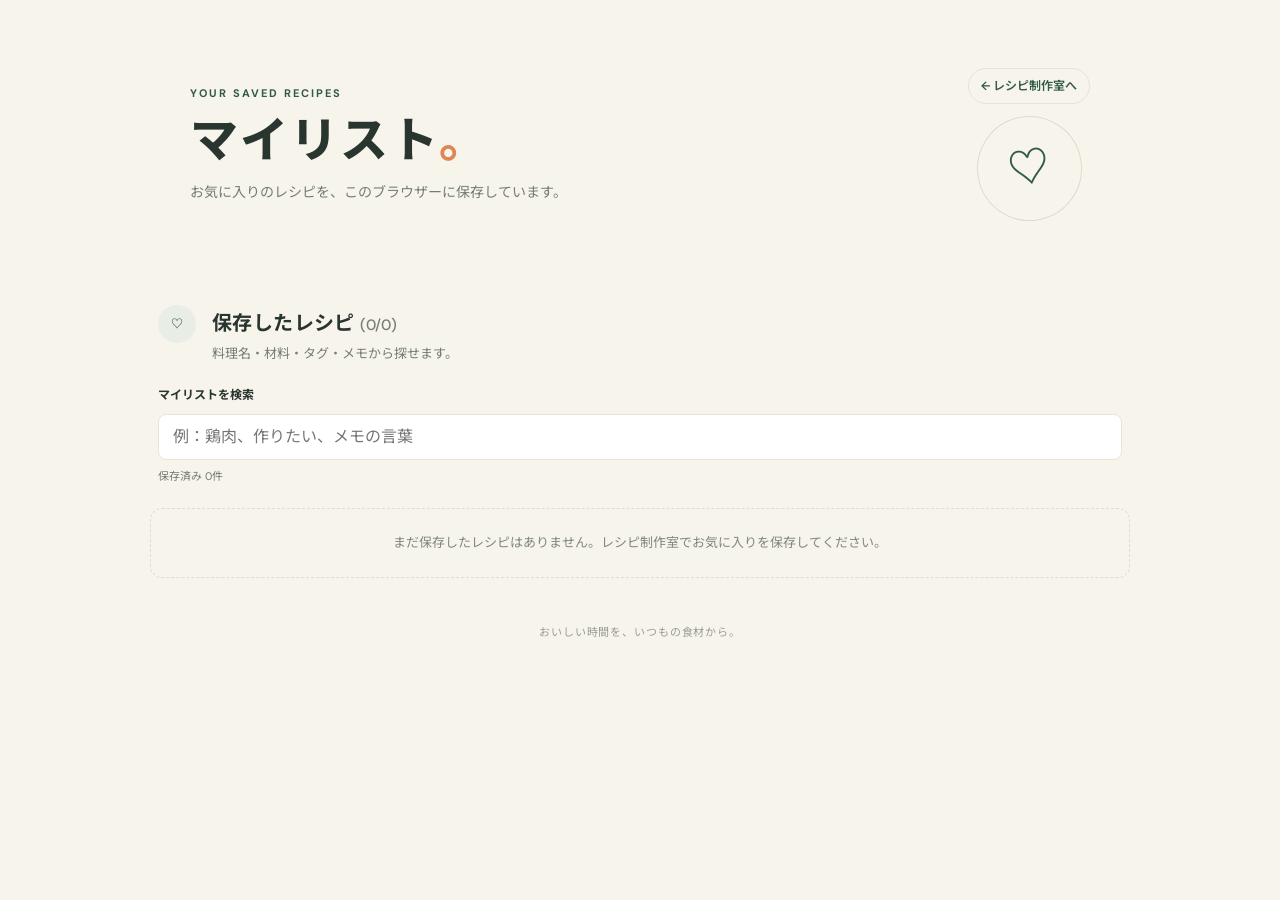
==== public/my-list.html @ a636835a "feat: build recipe generator with saved recipe tools" ====
<!DOCTYPE html>
<html lang="ja">
<head>
    <meta charset="UTF-8">
    <meta name="viewport" content="width=device-width, initial-scale=1.0">
    <meta name="theme-color" content="#f7f4ec">
    <title>マイリスト | レシピ制作室</title>
    <link rel="stylesheet" href="recipe.css">
</head>
<body>
    <main class="app-shell">
        <header class="hero">
            <div class="hero-copy">
                <p class="eyebrow">YOUR SAVED RECIPES</p>
                <h1>マイリスト<span>。</span></h1>
                <p class="hero-description">お気に入りのレシピを、このブラウザーに保存しています。</p>
            </div>
            <div class="hero-actions">
                <a class="bookmark-nav back-nav" href="recipe.html">← レシピ制作室へ</a>
                <div class="hero-mark" aria-hidden="true">♡</div>
            </div>
        </header>

        <section class="saved-section">
            <div class="results-heading">
                <div class="section-heading">
                    <span class="step-number">♡</span>
                    <div>
                        <h2>保存したレシピ <span id="savedCount" class="saved-count"></span></h2>
                        <p>料理名・材料・タグ・メモから探せます。</p>
                    </div>
                </div>
            </div>
            <div class="my-list-tools">
                <label for="searchInput">マイリストを検索</label>
                <input id="searchInput" type="search" placeholder="例：鶏肉、作りたい、メモの言葉">
                <p id="searchSummary" class="search-summary" aria-live="polite"></p>
            </div>
            <div id="savedRecipeList" class="recipe-list"></div>
            <p id="savedEmpty" class="empty-state" hidden>まだ保存したレシピはありません。レシピ制作室でお気に入りを保存してください。</p>
            <p id="noResults" class="empty-state" hidden>検索に一致するレシピがありません。別の言葉で検索してください。</p>
        </section>

        <datalist id="tagSuggestions">
            <option value="作りたい"></option>
            <option value="作った"></option>
            <option value="また作りたい"></option>
            <option value="時短"></option>
        </datalist>

        <p id="status" class="status" role="status" hidden></p>
        <footer class="page-footer">おいしい時間を、いつもの食材から。</footer>
    </main>

    <script>
        const bookmarksKey = 'recipe-bookmarks-v1';
        const savedRecipeList = document.getElementById('savedRecipeList');
        const savedEmpty = document.getElementById('savedEmpty');
        const noResults = document.getElementById('noResults');
        const savedCount = document.getElementById('savedCount');
        const searchInput = document.getElementById('searchInput');
        const searchSummary = document.getElementById('searchSummary');
        const statusEl = document.getElementById('status');
        let bookmarks = loadBookmarks();

        renderBookmarks();
        searchInput.addEventListener('input', renderBookmarks);

        window.addEventListener('storage', (event) => {
            if (event.key === bookmarksKey) {
                bookmarks = loadBookmarks();
                renderBookmarks();
            }
        });

        function renderBookmarks() {
            savedRecipeList.replaceChildren();
            const query = searchInput.value.trim().toLocaleLowerCase('ja');
            const filteredBookmarks = bookmarks.filter((bookmark) => matchesSearch(bookmark, query));
            savedCount.textContent = `(${filteredBookmarks.length}/${bookmarks.length})`;
            searchSummary.textContent = query ? `${filteredBookmarks.length}件が見つかりました` : `保存済み ${bookmarks.length}件`;
            savedEmpty.hidden = bookmarks.length > 0;
            noResults.hidden = bookmarks.length === 0 || filteredBookmarks.length > 0;
            filteredBookmarks.forEach((bookmark) => savedRecipeList.appendChild(createRecipeCard(bookmark)));
        }

        function matchesSearch(bookmark, query) {
            if (!query) return true;
            const recipe = bookmark.recipe;
            const searchableText = [
                recipe.name,
                recipe.description,
                bookmark.genre,
                bookmark.note,
                ...(Array.isArray(bookmark.tags) ? bookmark.tags : []),
                ...(Array.isArray(recipe.ingredients) ? recipe.ingredients : []),
                ...(Array.isArray(recipe.steps) ? recipe.steps : [])
            ].join(' ').toLocaleLowerCase('ja');
            return searchableText.includes(query);
        }

        function createRecipeCard(bookmark) {
            const recipe = bookmark.recipe;
            const card = document.createElement('article');
            card.className = 'recipe-card';

            const header = document.createElement('div');
            header.className = 'recipe-card-header';
            const label = document.createElement('span');
            label.className = 'recipe-number';
            label.textContent = 'MY LIST';
            const time = document.createElement('span');
            time.className = 'time-badge';
            time.textContent = `◷ ${Number(recipe.cookingTimeMinutes) || '—'}分`;
            header.append(label, time);

            const title = document.createElement('h3');
            title.textContent = recipe.name || 'おすすめレシピ';
            const description = document.createElement('p');
            description.className = 'recipe-description';
            description.textContent = recipe.description || '';
            const meta = document.createElement('p');
            meta.className = 'servings-note';
            meta.textContent = `${bookmark.genre || 'ジャンル未設定'}・${bookmark.servings || 2}人分`;

            const ingredientsHeading = document.createElement('h4');
            ingredientsHeading.textContent = '材料';
            const ingredientsList = document.createElement('ul');
            ingredientsList.className = 'ingredients-list';
            appendItems(ingredientsList, recipe.ingredients);

            const stepsHeading = document.createElement('h4');
            stepsHeading.textContent = '作り方';
            const stepsList = document.createElement('ol');
            stepsList.className = 'steps-list';
            appendItems(stepsList, recipe.steps);

            const organizer = document.createElement('div');
            organizer.className = 'recipe-organizer';

            const tagsHeading = document.createElement('h4');
            tagsHeading.textContent = 'タグ';
            const tagList = document.createElement('div');
            tagList.className = 'tag-list';
            appendTags(tagList, bookmark);

            const tagControls = document.createElement('div');
            tagControls.className = 'tag-controls';
            const tagInput = document.createElement('input');
            tagInput.type = 'text';
            tagInput.className = 'tag-input';
            tagInput.placeholder = 'タグを追加';
            tagInput.maxLength = 30;
            tagInput.setAttribute('list', 'tagSuggestions');
            tagInput.setAttribute('aria-label', `${recipe.name || 'レシピ'}に付けるタグ`);
            const addTagButton = document.createElement('button');
            addTagButton.type = 'button';
            addTagButton.className = 'tag-add-button';
            addTagButton.textContent = '追加';
            addTagButton.addEventListener('click', () => addTag(bookmark.key, tagInput.value));
            tagInput.addEventListener('keydown', (event) => {
                if (event.key === 'Enter') {
                    event.preventDefault();
                    addTag(bookmark.key, tagInput.value);
                }
            });
            tagControls.append(tagInput, addTagButton);

            const noteLabel = document.createElement('label');
            noteLabel.className = 'organizer-label note-label';
            noteLabel.textContent = 'メモ';
            const noteInput = document.createElement('textarea');
            noteInput.className = 'recipe-note';
            noteInput.rows = 3;
            noteInput.maxLength = 1000;
            noteInput.placeholder = '作った日やアレンジなどをメモ';
            noteInput.value = String(bookmark.note || '');
            noteInput.setAttribute('aria-label', `${recipe.name || 'レシピ'}のメモ`);
            noteLabel.appendChild(noteInput);

            const saveNoteButton = document.createElement('button');
            saveNoteButton.type = 'button';
            saveNoteButton.className = 'note-save-button';
            saveNoteButton.textContent = 'メモを保存';
            saveNoteButton.addEventListener('click', () => saveNote(bookmark.key, noteInput.value));
            noteInput.addEventListener('input', () => {
                saveNoteButton.textContent = 'メモを保存';
                saveNoteButton.disabled = false;
            });

            organizer.append(tagsHeading, tagList, tagControls, noteLabel, saveNoteButton);

            const removeButton = document.createElement('button');
            removeButton.type = 'button';
            removeButton.className = 'bookmark-button is-remove';
            removeButton.textContent = 'マイリストから削除';
            removeButton.addEventListener('click', () => removeBookmark(bookmark.key));

            const actions = document.createElement('div');
            actions.className = 'recipe-actions';
            actions.appendChild(removeButton);
            card.dataset.bookmarkKey = bookmark.key;
            card.append(header, title, description, meta, ingredientsHeading, ingredientsList, stepsHeading, stepsList, organizer, actions);
            return card;
        }

        function appendTags(list, bookmark) {
            const tags = Array.isArray(bookmark.tags) ? bookmark.tags : [];
            if (tags.length === 0) {
                const empty = document.createElement('span');
                empty.className = 'tag-empty';
                empty.textContent = 'タグなし';
                list.appendChild(empty);
                return;
            }

            tags.forEach((tag) => {
                const chip = document.createElement('span');
                chip.className = 'tag-chip';
                const text = document.createElement('span');
                text.textContent = tag;
                const remove = document.createElement('button');
                remove.type = 'button';
                remove.textContent = '×';
                remove.setAttribute('aria-label', `タグ「${tag}」を削除`);
                remove.addEventListener('click', () => removeTag(bookmark.key, tag));
                chip.append(text, remove);
                list.appendChild(chip);
            });
        }

        function addTag(key, rawTag) {
            const tag = rawTag.trim();
            if (!tag) return;
            const bookmark = bookmarks.find((item) => item.key === key);
            if (!bookmark) return;
            const tags = Array.isArray(bookmark.tags) ? bookmark.tags : [];
            if (tags.some((savedTag) => savedTag.toLocaleLowerCase('ja') === tag.toLocaleLowerCase('ja'))) return;
            if (updateBookmark(key, { tags: [...tags, tag] })) focusCardControl(key, '.tag-input');
        }

        function removeTag(key, tag) {
            const bookmark = bookmarks.find((item) => item.key === key);
            if (!bookmark) return;
            const tags = (Array.isArray(bookmark.tags) ? bookmark.tags : []).filter((savedTag) => savedTag !== tag);
            if (updateBookmark(key, { tags })) focusCardControl(key, '.tag-input');
        }

        function saveNote(key, note) {
            if (!updateBookmark(key, { note })) return;
            const card = Array.from(savedRecipeList.children).find((item) => item.dataset.bookmarkKey === key);
            const saveButton = card?.querySelector('.note-save-button');
            if (saveButton) {
                saveButton.textContent = '保存しました';
                saveButton.disabled = true;
            }
            card?.querySelector('.recipe-note')?.focus();
        }

        function updateBookmark(key, changes) {
            const previousBookmarks = bookmarks;
            bookmarks = bookmarks.map((bookmark) => bookmark.key === key ? { ...bookmark, ...changes } : bookmark);
            try {
                localStorage.setItem(bookmarksKey, JSON.stringify(bookmarks));
                renderBookmarks();
                return true;
            } catch {
                bookmarks = previousBookmarks;
                showStatus('変更を保存できませんでした。ブラウザーの保存設定をご確認ください。');
                return false;
            }
        }

        function focusCardControl(key, selector) {
            const card = Array.from(savedRecipeList.children).find((item) => item.dataset.bookmarkKey === key);
            card?.querySelector(selector)?.focus();
        }

        function appendItems(list, items) {
            (Array.isArray(items) ? items : []).forEach((text) => {
                const item = document.createElement('li');
                item.textContent = String(text);
                list.appendChild(item);
            });
        }

        function removeBookmark(key) {
            const previousBookmarks = bookmarks;
            bookmarks = bookmarks.filter((bookmark) => bookmark.key !== key);
            try {
                localStorage.setItem(bookmarksKey, JSON.stringify(bookmarks));
                renderBookmarks();
            } catch {
                bookmarks = previousBookmarks;
                statusEl.textContent = 'マイリストを更新できませんでした。ブラウザーの保存設定をご確認ください。';
                statusEl.hidden = false;
                statusEl.scrollIntoView({ behavior: 'smooth', block: 'center' });
            }
        }

        function loadBookmarks() {
            try {
                const saved = JSON.parse(localStorage.getItem(bookmarksKey) || '[]');
                return Array.isArray(saved)
                    ? saved.filter((item) => item && item.recipe && item.key).map((item) => ({
                        ...item,
                        tags: Array.isArray(item.tags) ? item.tags.filter((tag) => typeof tag === 'string') : [],
                        note: typeof item.note === 'string' ? item.note : ''
                    }))
                    : [];
            } catch {
                return [];
            }
        }
    </script>
</body>
</html>
---- public/recipe.css ----
@import url('https://fonts.googleapis.com/css2?family=DM+Sans:wght@400;500;600;700&family=Noto+Sans+JP:wght@400;500;600;700;800&display=swap');

:root {
    color-scheme: light;
    --ink: #29352f;
    --muted: #737d75;
    --green: #315b43;
    --green-dark: #234632;
    --green-pale: #e8eee5;
    --orange: #df8655;
    --paper: #f7f4ec;
    --line: #e8e4d9;
    --white: #fffefa;
}

* { box-sizing: border-box; }

body {
    margin: 0;
    min-height: 100vh;
    background: var(--paper);
    color: var(--ink);
    font-family: 'DM Sans', 'Noto Sans JP', sans-serif;
    line-height: 1.7;
}

button, input, select, textarea { font: inherit; }

.app-shell {
    width: min(100% - 40px, 980px);
    margin: 0 auto;
    padding: 56px 0 28px;
}

.hero {
    display: flex;
    align-items: center;
    justify-content: space-between;
    min-height: 190px;
    padding: 12px 40px 34px;
}

.eyebrow {
    margin: 0 0 8px;
    color: var(--green);
    font-size: 11px;
    font-weight: 700;
    letter-spacing: .18em;
}

h1, h2, h3, h4, p { margin-top: 0; }

h1 {
    margin-bottom: 10px;
    font-size: clamp(32px, 5vw, 48px);
    font-weight: 800;
    letter-spacing: .04em;
    line-height: 1.25;
}

h1 span { color: var(--orange); }

.hero-description { margin: 0; color: var(--muted); font-size: 14px; }

.hero-actions { display: flex; flex-direction: column; align-items: center; gap: 12px; }

.bookmark-nav {
    display: inline-flex;
    align-items: center;
    gap: 7px;
    padding: 7px 12px;
    border: 1px solid #dfe5dc;
    border-radius: 20px;
    color: var(--green);
    font-size: 12px;
    font-weight: 600;
    text-decoration: none;
    transition: background .2s;
}

.bookmark-nav:hover { background: var(--green-pale); }
.bookmark-nav span { display: grid; min-width: 20px; height: 20px; place-items: center; border-radius: 50%; background: var(--green); color: white; font-size: 10px; }

.hero-mark {
    display: grid;
    width: 105px;
    height: 105px;
    place-items: center;
    border: 1px solid #d7ddcf;
    border-radius: 50%;
    color: var(--green);
    font-size: 42px;
    font-weight: 700;
    transform: rotate(-10deg);
}

.workspace, .recipe-card {
    border: 1px solid rgba(67, 79, 63, .08);
    border-radius: 18px;
    background: var(--white);
    box-shadow: 0 12px 35px rgba(52, 63, 50, .06);
}

.recipe-form { padding: 36px 42px 32px; }

.section-heading { display: flex; align-items: flex-start; gap: 16px; }

.step-number {
    display: grid;
    width: 38px;
    height: 38px;
    flex: 0 0 38px;
    place-items: center;
    border-radius: 50%;
    background: var(--green-pale);
    color: var(--green);
    font-size: 12px;
    font-weight: 700;
}

.section-heading h2 { margin: 1px 0 3px; font-size: 20px; letter-spacing: .02em; }
.section-heading p { margin: 0; color: var(--muted); font-size: 13px; }

.form-group { min-width: 0; margin-top: 26px; }
.form-group label { display: block; margin-bottom: 9px; font-size: 14px; font-weight: 700; }
.required { margin-left: 5px; color: var(--orange); font-size: 10px; }

.form-group textarea, .form-group select, .form-group input {
    width: 100%;
    border: 1px solid var(--line);
    border-radius: 9px;
    outline: none;
    background: #fff;
    color: var(--ink);
    transition: border-color .2s, box-shadow .2s;
}

.form-group textarea { min-height: 92px; padding: 13px 15px; resize: vertical; }
.form-group select, .form-group input { height: 48px; padding: 0 13px; }
.form-group textarea:focus, .form-group select:focus, .form-group input:focus { border-color: #77917a; box-shadow: 0 0 0 3px rgba(49, 91, 67, .1); }
.form-group textarea::placeholder { color: #a5aaa3; }
.field-hint { display: block; margin-top: 6px; color: #8a918b; font-size: 11px; }

.form-grid { display: grid; grid-template-columns: 1.2fr .8fr 1fr; gap: 18px; }
.form-grid .form-group { margin-top: 22px; }
.input-with-unit { position: relative; }
.input-with-unit input { padding-right: 62px; }
.input-with-unit span { position: absolute; top: 50%; right: 13px; color: var(--muted); font-size: 12px; transform: translateY(-50%); pointer-events: none; }

.form-footer { display: flex; align-items: center; justify-content: space-between; gap: 16px; margin-top: 30px; padding-top: 24px; border-top: 1px solid #efede6; }
.form-footer p { margin: 0; color: var(--muted); font-size: 12px; }

.submit-button {
    display: inline-flex;
    min-height: 50px;
    align-items: center;
    justify-content: center;
    gap: 21px;
    padding: 0 21px;
    border: 0;
    border-radius: 8px;
    background: var(--green);
    color: white;
    cursor: pointer;
    font-size: 13px;
    font-weight: 700;
    transition: background .2s, transform .2s;
}

.submit-button:hover { background: var(--green-dark); transform: translateY(-1px); }
.submit-button:disabled { cursor: wait; opacity: .75; transform: none; }
.button-arrow { color: #d8e3d4; font-size: 19px; line-height: 1; }

.results-section { padding-top: 50px; scroll-margin-top: 24px; }
.saved-section { padding-top: 50px; scroll-margin-top: 24px; }
.saved-count { color: var(--muted); font-size: .75em; font-weight: 500; }
.results-heading { margin: 0 8px 20px; }
.recipe-list { display: grid; grid-template-columns: repeat(3, minmax(0, 1fr)); gap: 16px; align-items: stretch; }

.my-list-tools { margin: 0 8px 22px; }
.my-list-tools label, .organizer-label { display: block; margin-bottom: 8px; color: var(--ink); font-size: 12px; font-weight: 700; }
.my-list-tools input, .tag-input, .recipe-note {
    width: 100%;
    border: 1px solid var(--line);
    border-radius: 8px;
    outline: none;
    background: #fff;
    color: var(--ink);
    font: inherit;
}
.my-list-tools input { height: 46px; padding: 0 14px; }
.my-list-tools input:focus, .tag-input:focus, .recipe-note:focus { border-color: #77917a; box-shadow: 0 0 0 3px rgba(49, 91, 67, .1); }
.search-summary { margin: 7px 0 0; color: var(--muted); font-size: 11px; }

.recipe-card { padding: 23px 21px 25px; }
.recipe-card-header { display: flex; align-items: center; justify-content: space-between; gap: 8px; margin-bottom: 15px; }
.recipe-number { color: var(--green); font-size: 10px; font-weight: 700; letter-spacing: .12em; }
.time-badge { padding: 4px 9px; border-radius: 20px; background: #f7eee7; color: #a65d37; font-size: 11px; font-weight: 600; white-space: nowrap; }
.recipe-card h3 { margin: 0 0 7px; font-size: 18px; line-height: 1.5; }
.recipe-description { min-height: 44px; margin: 0 0 10px; color: var(--muted); font-size: 12px; }
.servings-note { margin: 0 0 20px; color: #92988f; font-size: 11px; }
.recipe-card h4 { margin: 19px 0 8px; padding-bottom: 6px; border-bottom: 1px solid #eeece5; font-size: 12px; }
.ingredients-list, .steps-list { margin: 0; padding-left: 18px; color: #505a52; font-size: 12px; }
.ingredients-list li, .steps-list li { padding: 2px 0 4px; }
.ingredients-list li::marker { color: #81947e; }
.steps-list li::marker { color: var(--green); font-weight: 700; }

.recipe-organizer { margin-top: 22px; padding: 14px; border: 1px solid #eeece5; border-radius: 10px; background: #fcfbf7; }
.recipe-organizer h4, .recipe-organizer .organizer-label { margin: 0 0 9px; padding: 0; border: 0; font-size: 12px; }
.tag-list { display: flex; min-height: 25px; flex-wrap: wrap; align-items: center; gap: 6px; margin-bottom: 9px; }
.tag-empty { color: #969c94; font-size: 11px; }
.tag-chip { display: inline-flex; align-items: center; gap: 5px; padding: 3px 7px 3px 9px; border-radius: 20px; background: var(--green-pale); color: var(--green); font-size: 11px; }
.tag-chip button { display: grid; width: 16px; height: 16px; place-items: center; padding: 0; border: 0; border-radius: 50%; background: transparent; color: var(--green); cursor: pointer; line-height: 1; }
.tag-chip button:hover { background: rgba(49, 91, 67, .12); }
.tag-controls { display: grid; grid-template-columns: minmax(0, 1fr) auto; gap: 6px; }
.tag-input { height: 36px; padding: 0 9px; font-size: 11px; }
.tag-add-button, .note-save-button { min-height: 36px; padding: 0 11px; border: 1px solid #d8e1d5; border-radius: 7px; background: #f3f7f1; color: var(--green); cursor: pointer; font-size: 11px; font-weight: 700; }
.tag-add-button:hover, .note-save-button:hover { background: var(--green-pale); }
.note-save-button:disabled { cursor: default; opacity: .7; }
.recipe-organizer .note-label { margin-top: 17px; }
.recipe-note { display: block; min-height: 72px; margin-top: 7px; padding: 9px 10px; resize: vertical; font-size: 11px; font-weight: 400; }
.recipe-note::placeholder, .tag-input::placeholder { color: #a5aaa3; }
.note-save-button { width: 100%; margin-top: 7px; }

.recipe-actions { display: grid; gap: 8px; margin-top: 23px; }

.regenerate-button {
    width: 100%;
    min-height: 42px;
    padding: 8px 12px;
    border: 1px solid #e3e0d6;
    border-radius: 7px;
    background: #fffefa;
    color: #59645b;
    cursor: pointer;
    font-size: 12px;
    font-weight: 600;
    transition: background .2s, border-color .2s;
}

.regenerate-button:hover:not(:disabled) { border-color: #c6d3c4; background: #f7faf5; color: var(--green); }
.regenerate-button:disabled { cursor: wait; opacity: .65; }

.bookmark-button {
    width: 100%;
    min-height: 42px;
    margin-top: 0;
    padding: 8px 12px;
    border: 1px solid #cad8c8;
    border-radius: 7px;
    background: #f7faf5;
    color: var(--green);
    cursor: pointer;
    font-size: 12px;
    font-weight: 700;
    transition: background .2s, border-color .2s;
}

.bookmark-button:hover { border-color: #91ad91; background: var(--green-pale); }
.bookmark-button.is-saved { background: var(--green-pale); }
.bookmark-button.is-remove { border-color: #e5e1d7; background: transparent; color: #737d75; }
.bookmark-button.is-remove:hover { border-color: #d6aaa0; background: #fff5f0; color: #914e36; }

.empty-state { padding: 23px; border: 1px dashed #d9ded4; border-radius: 12px; color: #7f887f; font-size: 13px; text-align: center; }

.status { margin: 18px 0 0; padding: 13px 16px; border: 1px solid #ebc8b9; border-radius: 8px; background: #fff5f0; color: #914e36; font-size: 13px; }
.page-footer { padding-top: 32px; color: #9a9d94; font-size: 11px; text-align: center; letter-spacing: .08em; }
[hidden] { display: none !important; }

@media (max-width: 760px) {
    .app-shell { width: min(100% - 28px, 600px); padding-top: 27px; }
    .hero { min-height: auto; padding: 15px 8px 27px; }
    .hero-actions { gap: 9px; }
    .hero-mark { width: 72px; height: 72px; font-size: 30px; }
    .hero-description { max-width: 300px; font-size: 12px; }
    .recipe-form { padding: 27px 24px 24px; }
    .form-grid { grid-template-columns: 1fr 1fr; gap: 0 14px; }
    .form-grid .form-group:first-child { grid-column: 1 / -1; }
    .recipe-list { grid-template-columns: 1fr; }
    .recipe-card { padding: 22px 24px; }
    .recipe-description { min-height: 0; }
}

@media (max-width: 440px) {
    .hero-actions { gap: 7px; }
    .hero-mark { width: 58px; height: 58px; font-size: 25px; }
    .bookmark-nav { gap: 0; padding: 5px 7px; font-size: 0; }
    .bookmark-nav::before { content: '♡'; font-size: 16px; }
    .bookmark-nav span { font-size: 10px; }
    .bookmark-nav.back-nav { gap: 5px; padding: 5px 7px; font-size: 11px; }
    .bookmark-nav.back-nav::before { content: none; }
    h1 { font-size: 31px; }
    .section-heading { gap: 11px; }
    .section-heading h2 { font-size: 17px; }
    .form-grid { grid-template-columns: 1fr; }
    .form-grid .form-group:first-child { grid-column: auto; }
    .form-footer { align-items: stretch; flex-direction: column; }
    .submit-button { width: 100%; }
}
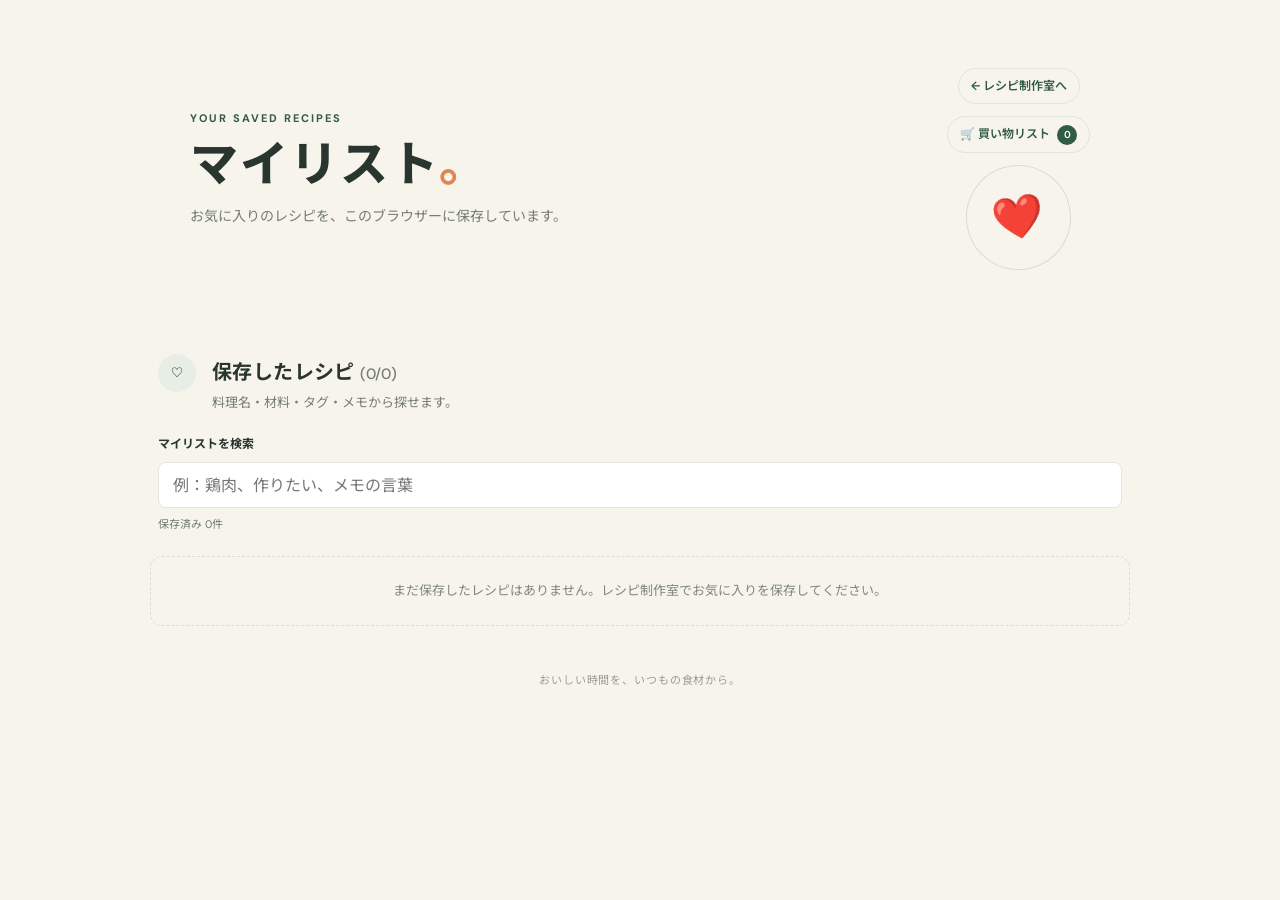
==== commit 0e57eaf3: "feat: add persistent shopping list" ====
--- a/public/my-list.html
+++ b/public/my-list.html
@@ -17,7 +17,8 @@
             </div>
             <div class="hero-actions">
                 <a class="bookmark-nav back-nav" href="recipe.html">← レシピ制作室へ</a>
-                <div class="hero-mark" aria-hidden="true">♡</div>
+                <a class="bookmark-nav back-nav" href="shopping-list.html">🛒 買い物リスト <span id="shoppingCount">0</span></a>
+                <div class="hero-mark" aria-hidden="true">❤️</div>
             </div>
         </header>
 
@@ -52,8 +53,10 @@
         <footer class="page-footer">おいしい時間を、いつもの食材から。</footer>
     </main>
 
+    <script src="shopping-list.js"></script>
     <script>
         const bookmarksKey = 'recipe-bookmarks-v1';
+        const shoppingCount = document.getElementById('shoppingCount');
         const savedRecipeList = document.getElementById('savedRecipeList');
         const savedEmpty = document.getElementById('savedEmpty');
         const noResults = document.getElementById('noResults');
@@ -71,7 +74,10 @@
                 bookmarks = loadBookmarks();
                 renderBookmarks();
             }
+            if (event.key === RecipeShoppingList.key) renderShoppingCount();
         });
+
+        renderShoppingCount();
 
         function renderBookmarks() {
             savedRecipeList.replaceChildren();
@@ -196,9 +202,15 @@
             removeButton.textContent = 'マイリストから削除';
             removeButton.addEventListener('click', () => removeBookmark(bookmark.key));
 
+            const shoppingButton = document.createElement('button');
+            shoppingButton.type = 'button';
+            shoppingButton.className = 'shopping-add-button';
+            shoppingButton.textContent = '🛒 材料を買い物リストに追加';
+            shoppingButton.addEventListener('click', () => addToShoppingList(recipe));
+
             const actions = document.createElement('div');
             actions.className = 'recipe-actions';
-            actions.appendChild(removeButton);
+            actions.append(shoppingButton, removeButton);
             card.dataset.bookmarkKey = bookmark.key;
             card.append(header, title, description, meta, ingredientsHeading, ingredientsList, stepsHeading, stepsList, organizer, actions);
             return card;
@@ -284,6 +296,28 @@
             });
         }
 
+        function addToShoppingList(recipe) {
+            const result = RecipeShoppingList.addRecipe(recipe);
+            if (!result.ok) {
+                showStatus('買い物リストを保存できませんでした。ブラウザーの保存設定をご確認ください。');
+                return;
+            }
+            renderShoppingCount();
+            showStatus(result.added > 0
+                ? `材料を${result.added}件、買い物リストに追加しました。`
+                : 'このレシピの材料は、すでに買い物リストにあります。');
+        }
+
+        function renderShoppingCount() {
+            if (shoppingCount) shoppingCount.textContent = String(RecipeShoppingList.countPending());
+        }
+
+        function showStatus(message) {
+            statusEl.textContent = message;
+            statusEl.hidden = false;
+            statusEl.scrollIntoView({ behavior: 'smooth', block: 'center' });
+        }
+
         function removeBookmark(key) {
             const previousBookmarks = bookmarks;
             bookmarks = bookmarks.filter((bookmark) => bookmark.key !== key);
--- a/public/recipe.css
+++ b/public/recipe.css
@@ -191,6 +191,31 @@
 .my-list-tools input { height: 46px; padding: 0 14px; }
 .my-list-tools input:focus, .tag-input:focus, .recipe-note:focus { border-color: #77917a; box-shadow: 0 0 0 3px rgba(49, 91, 67, .1); }
 .search-summary { margin: 7px 0 0; color: var(--muted); font-size: 11px; }
+
+.shopping-section { padding-top: 50px; scroll-margin-top: 24px; }
+.shopping-form { margin: 0 8px 20px; }
+.shopping-form > label { display: block; margin-bottom: 8px; color: var(--ink); font-size: 12px; font-weight: 700; }
+.shopping-input-row { display: grid; grid-template-columns: minmax(0, 1fr) auto; gap: 8px; }
+.shopping-input-row input { width: 100%; height: 46px; padding: 0 14px; border: 1px solid var(--line); border-radius: 8px; outline: none; background: #fff; color: var(--ink); font: inherit; }
+.shopping-input-row input:focus { border-color: #77917a; box-shadow: 0 0 0 3px rgba(49, 91, 67, .1); }
+.shopping-submit-button { min-width: 76px; padding: 0 16px; border: 0; border-radius: 8px; background: var(--green); color: #fff; cursor: pointer; font-size: 12px; font-weight: 700; }
+.shopping-submit-button:hover { background: var(--green-dark); }
+.shopping-add-button { width: 100%; min-height: 42px; padding: 8px 12px; border: 1px solid var(--green); border-radius: 7px; background: var(--green); color: #fff; cursor: pointer; font-size: 12px; font-weight: 700; transition: background .2s, border-color .2s; }
+.shopping-add-button:hover { border-color: var(--green-dark); background: var(--green-dark); }
+.shopping-tools { display: flex; justify-content: flex-end; gap: 8px; margin: 0 8px 12px; }
+.shopping-tool-button, .shopping-remove-button { min-height: 34px; padding: 5px 10px; border: 1px solid #d8e1d5; border-radius: 7px; background: #f3f7f1; color: var(--green); cursor: pointer; font-size: 11px; font-weight: 600; }
+.shopping-tool-button:hover:not(:disabled) { background: var(--green-pale); }
+.shopping-tool-button.is-secondary { border-color: #e5e1d7; background: transparent; color: var(--muted); }
+.shopping-tool-button:disabled { cursor: default; opacity: .5; }
+.shopping-items { display: grid; gap: 8px; margin: 0; padding: 0; list-style: none; }
+.shopping-item { display: grid; grid-template-columns: 22px minmax(0, 1fr) auto; align-items: center; gap: 12px; padding: 13px 16px; border: 1px solid rgba(67, 79, 63, .08); border-radius: 10px; background: var(--white); box-shadow: 0 5px 18px rgba(52, 63, 50, .04); }
+.shopping-item > input { width: 18px; height: 18px; accent-color: var(--green); cursor: pointer; }
+.shopping-item-details { display: grid; min-width: 0; }
+.shopping-item-text { overflow-wrap: anywhere; font-size: 13px; font-weight: 600; }
+.shopping-item-details small { overflow-wrap: anywhere; color: var(--muted); font-size: 10px; }
+.shopping-item.is-checked .shopping-item-text { color: #8b938a; text-decoration: line-through; }
+.shopping-remove-button { border-color: #e5e1d7; background: transparent; color: var(--muted); }
+.shopping-remove-button:hover { border-color: #d6aaa0; background: #fff5f0; color: #914e36; }
 
 .recipe-card { padding: 23px 21px 25px; }
 .recipe-card-header { display: flex; align-items: center; justify-content: space-between; gap: 8px; margin-bottom: 15px; }
@@ -289,6 +314,8 @@
     .bookmark-nav span { font-size: 10px; }
     .bookmark-nav.back-nav { gap: 5px; padding: 5px 7px; font-size: 11px; }
     .bookmark-nav.back-nav::before { content: none; }
+    .bookmark-nav.utility-nav { gap: 5px; padding: 5px 7px; font-size: 11px; }
+    .bookmark-nav.utility-nav::before { content: none; }
     h1 { font-size: 31px; }
     .section-heading { gap: 11px; }
     .section-heading h2 { font-size: 17px; }
@@ -296,4 +323,5 @@
     .form-grid .form-group:first-child { grid-column: auto; }
     .form-footer { align-items: stretch; flex-direction: column; }
     .submit-button { width: 100%; }
-}
+    .shopping-tools { align-items: stretch; flex-direction: column; }
+}
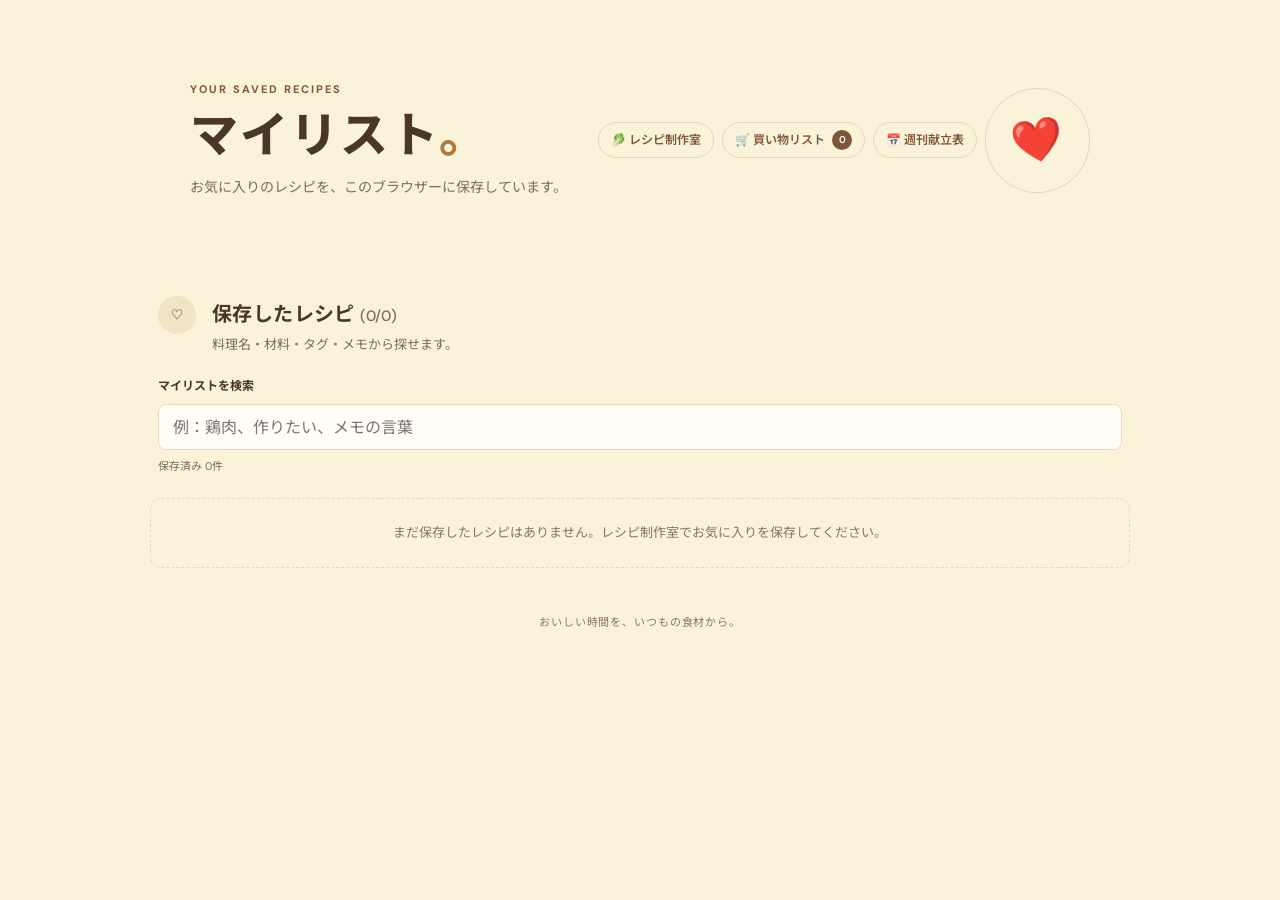
==== commit 6ac6e4f9: "feat: add cooking mode and weekly meal planner" ====
--- a/public/my-list.html
+++ b/public/my-list.html
@@ -3,7 +3,7 @@
 <head>
     <meta charset="UTF-8">
     <meta name="viewport" content="width=device-width, initial-scale=1.0">
-    <meta name="theme-color" content="#f7f4ec">
+    <meta name="theme-color" content="#faf2d9">
     <title>マイリスト | レシピ制作室</title>
     <link rel="stylesheet" href="recipe.css">
 </head>
@@ -16,8 +16,9 @@
                 <p class="hero-description">お気に入りのレシピを、このブラウザーに保存しています。</p>
             </div>
             <div class="hero-actions">
-                <a class="bookmark-nav back-nav" href="recipe.html">← レシピ制作室へ</a>
+                <a class="bookmark-nav back-nav" href="recipe.html">🥬 レシピ制作室</a>
                 <a class="bookmark-nav back-nav" href="shopping-list.html">🛒 買い物リスト <span id="shoppingCount">0</span></a>
+                <a class="bookmark-nav back-nav utility-nav" href="meal-plan.html">📅 週刊献立表</a>
                 <div class="hero-mark" aria-hidden="true">❤️</div>
             </div>
         </header>
@@ -54,6 +55,7 @@
     </main>
 
     <script src="shopping-list.js"></script>
+    <script src="cooking-mode.js"></script>
     <script>
         const bookmarksKey = 'recipe-bookmarks-v1';
         const shoppingCount = document.getElementById('shoppingCount');
@@ -80,6 +82,8 @@
         renderShoppingCount();
 
         function renderBookmarks() {
+            const activeDialog = savedRecipeList.querySelector('.saved-recipe-dialog[open]');
+            const activeBookmarkKey = activeDialog?.dataset.bookmarkKey;
             savedRecipeList.replaceChildren();
             const query = searchInput.value.trim().toLocaleLowerCase('ja');
             const filteredBookmarks = bookmarks.filter((bookmark) => matchesSearch(bookmark, query));
@@ -88,6 +92,12 @@
             savedEmpty.hidden = bookmarks.length > 0;
             noResults.hidden = bookmarks.length === 0 || filteredBookmarks.length > 0;
             filteredBookmarks.forEach((bookmark) => savedRecipeList.appendChild(createRecipeCard(bookmark)));
+
+            if (activeBookmarkKey) {
+                const activeCard = Array.from(savedRecipeList.children)
+                    .find((card) => card.dataset.bookmarkKey === activeBookmarkKey);
+                activeCard?.querySelector('.saved-recipe-dialog')?.showModal();
+            }
         }
 
         function matchesSearch(bookmark, query) {
@@ -110,24 +120,59 @@
             const card = document.createElement('article');
             card.className = 'recipe-card';
 
-            const header = document.createElement('div');
-            header.className = 'recipe-card-header';
-            const label = document.createElement('span');
-            label.className = 'recipe-number';
-            label.textContent = 'MY LIST';
-            const time = document.createElement('span');
-            time.className = 'time-badge';
-            time.textContent = `◷ ${Number(recipe.cookingTimeMinutes) || '—'}分`;
-            header.append(label, time);
+            const summary = document.createElement('div');
+            summary.className = 'saved-recipe-summary';
+            const overview = document.createElement('div');
+            overview.className = 'saved-recipe-overview';
 
             const title = document.createElement('h3');
             title.textContent = recipe.name || 'おすすめレシピ';
             const description = document.createElement('p');
             description.className = 'recipe-description';
             description.textContent = recipe.description || '';
+            overview.append(title, description);
+
+            const summaryFooter = document.createElement('div');
+            summaryFooter.className = 'saved-recipe-summary-footer';
             const meta = document.createElement('p');
             meta.className = 'servings-note';
             meta.textContent = `${bookmark.genre || 'ジャンル未設定'}・${bookmark.servings || 2}人分`;
+            const time = document.createElement('span');
+            time.className = 'time-badge';
+            time.textContent = `◷ ${Number(recipe.cookingTimeMinutes) || '—'}分`;
+            const openButton = document.createElement('button');
+            openButton.type = 'button';
+            openButton.className = 'saved-recipe-open-button';
+            openButton.textContent = '詳細を見る';
+            summaryFooter.append(meta, time, openButton);
+            summary.append(overview, summaryFooter);
+
+            const dialog = document.createElement('dialog');
+            dialog.className = 'saved-recipe-dialog';
+            dialog.dataset.bookmarkKey = bookmark.key;
+            const dialogTitle = document.createElement('h2');
+            dialogTitle.className = 'saved-recipe-dialog-title';
+            dialogTitle.id = `saved-recipe-dialog-title-${bookmarks.indexOf(bookmark)}`;
+            dialogTitle.textContent = recipe.name || 'おすすめレシピ';
+            dialog.setAttribute('aria-labelledby', dialogTitle.id);
+
+            const dialogHeader = document.createElement('div');
+            dialogHeader.className = 'saved-recipe-dialog-header';
+            const closeButton = document.createElement('button');
+            closeButton.type = 'button';
+            closeButton.className = 'saved-recipe-dialog-close';
+            closeButton.textContent = '閉じる';
+            closeButton.addEventListener('click', () => dialog.close());
+            dialogHeader.append(dialogTitle, closeButton);
+
+            const dialogStatus = document.createElement('p');
+            dialogStatus.className = 'status saved-recipe-dialog-status';
+            dialogStatus.setAttribute('role', 'status');
+            dialogStatus.setAttribute('aria-live', 'polite');
+            dialogStatus.hidden = true;
+
+            const content = document.createElement('div');
+            content.className = 'saved-recipe-content';
 
             const ingredientsHeading = document.createElement('h4');
             ingredientsHeading.textContent = '材料';
@@ -210,9 +255,23 @@
 
             const actions = document.createElement('div');
             actions.className = 'recipe-actions';
-            actions.append(shoppingButton, removeButton);
+
+            const cookingModeButton = document.createElement('button');
+            cookingModeButton.type = 'button';
+            cookingModeButton.className = 'cooking-mode-button';
+            cookingModeButton.textContent = '調理モードで見る';
+            cookingModeButton.disabled = !Array.isArray(recipe.steps) || recipe.steps.length === 0;
+            cookingModeButton.addEventListener('click', () => CookingMode.open(recipe, cookingModeButton));
+
+            actions.append(cookingModeButton, shoppingButton, removeButton);
             card.dataset.bookmarkKey = bookmark.key;
-            card.append(header, title, description, meta, ingredientsHeading, ingredientsList, stepsHeading, stepsList, organizer, actions);
+            content.append(ingredientsHeading, ingredientsList, stepsHeading, stepsList, organizer, actions);
+            dialog.append(dialogHeader, dialogStatus, content);
+            openButton.addEventListener('click', () => dialog.showModal());
+            dialog.addEventListener('click', (event) => {
+                if (event.target === dialog) dialog.close();
+            });
+            card.append(summary, dialog);
             return card;
         }
 
@@ -313,9 +372,12 @@
         }
 
         function showStatus(message) {
-            statusEl.textContent = message;
-            statusEl.hidden = false;
-            statusEl.scrollIntoView({ behavior: 'smooth', block: 'center' });
+            const activeDialog = savedRecipeList.querySelector('.saved-recipe-dialog[open]');
+            const target = activeDialog?.querySelector('.saved-recipe-dialog-status') || statusEl;
+            target.textContent = message;
+            target.hidden = false;
+            if (target !== statusEl) statusEl.hidden = true;
+            target.scrollIntoView({ behavior: 'smooth', block: 'center' });
         }
 
         function removeBookmark(key) {
@@ -326,9 +388,7 @@
                 renderBookmarks();
             } catch {
                 bookmarks = previousBookmarks;
-                statusEl.textContent = 'マイリストを更新できませんでした。ブラウザーの保存設定をご確認ください。';
-                statusEl.hidden = false;
-                statusEl.scrollIntoView({ behavior: 'smooth', block: 'center' });
+                showStatus('マイリストを更新できませんでした。ブラウザーの保存設定をご確認ください。');
             }
         }
 
--- a/public/recipe.css
+++ b/public/recipe.css
@@ -2,15 +2,15 @@
 
 :root {
     color-scheme: light;
-    --ink: #29352f;
-    --muted: #737d75;
-    --green: #315b43;
-    --green-dark: #234632;
-    --green-pale: #e8eee5;
-    --orange: #df8655;
-    --paper: #f7f4ec;
-    --line: #e8e4d9;
-    --white: #fffefa;
+    --ink: #4b3728;
+    --muted: #806c57;
+    --brown: #805638;
+    --brown-dark: #65432c;
+    --brown-pale: #f1e4c4;
+    --accent: #ae793c;
+    --paper: #faf2d9;
+    --line: #e8dbc0;
+    --white: #fffdf6;
 }
 
 * { box-sizing: border-box; }
@@ -42,7 +42,7 @@
 
 .eyebrow {
     margin: 0 0 8px;
-    color: var(--green);
+    color: var(--brown);
     font-size: 11px;
     font-weight: 700;
     letter-spacing: .18em;
@@ -58,47 +58,47 @@
     line-height: 1.25;
 }
 
-h1 span { color: var(--orange); }
+h1 span { color: var(--accent); }
 
 .hero-description { margin: 0; color: var(--muted); font-size: 14px; }
 
-.hero-actions { display: flex; flex-direction: column; align-items: center; gap: 12px; }
+.hero-actions { display: flex; flex-direction: row; flex-wrap: wrap; align-items: center; justify-content: flex-end; gap: 8px; }
 
 .bookmark-nav {
     display: inline-flex;
     align-items: center;
     gap: 7px;
     padding: 7px 12px;
-    border: 1px solid #dfe5dc;
+    border: 1px solid #e6d8bc;
     border-radius: 20px;
-    color: var(--green);
+    color: var(--brown);
     font-size: 12px;
     font-weight: 600;
     text-decoration: none;
     transition: background .2s;
 }
 
-.bookmark-nav:hover { background: var(--green-pale); }
-.bookmark-nav span { display: grid; min-width: 20px; height: 20px; place-items: center; border-radius: 50%; background: var(--green); color: white; font-size: 10px; }
+.bookmark-nav:hover { background: var(--brown-pale); }
+.bookmark-nav span { display: grid; min-width: 20px; height: 20px; place-items: center; border-radius: 50%; background: var(--brown); color: white; font-size: 10px; }
 
 .hero-mark {
     display: grid;
     width: 105px;
     height: 105px;
     place-items: center;
-    border: 1px solid #d7ddcf;
+    border: 1px solid #e5d8bc;
     border-radius: 50%;
-    color: var(--green);
+    color: var(--brown);
     font-size: 42px;
     font-weight: 700;
     transform: rotate(-10deg);
 }
 
 .workspace, .recipe-card {
-    border: 1px solid rgba(67, 79, 63, .08);
+    border: 1px solid rgba(92, 65, 43, .10);
     border-radius: 18px;
     background: var(--white);
-    box-shadow: 0 12px 35px rgba(52, 63, 50, .06);
+    box-shadow: 0 12px 35px rgba(92, 65, 43, .08);
 }
 
 .recipe-form { padding: 36px 42px 32px; }
@@ -112,8 +112,8 @@
     flex: 0 0 38px;
     place-items: center;
     border-radius: 50%;
-    background: var(--green-pale);
-    color: var(--green);
+    background: var(--brown-pale);
+    color: var(--brown);
     font-size: 12px;
     font-weight: 700;
 }
@@ -123,23 +123,23 @@
 
 .form-group { min-width: 0; margin-top: 26px; }
 .form-group label { display: block; margin-bottom: 9px; font-size: 14px; font-weight: 700; }
-.required { margin-left: 5px; color: var(--orange); font-size: 10px; }
+.required { margin-left: 5px; color: var(--accent); font-size: 10px; }
 
 .form-group textarea, .form-group select, .form-group input {
     width: 100%;
     border: 1px solid var(--line);
     border-radius: 9px;
     outline: none;
-    background: #fff;
+    background: #fffdf6;
     color: var(--ink);
     transition: border-color .2s, box-shadow .2s;
 }
 
 .form-group textarea { min-height: 92px; padding: 13px 15px; resize: vertical; }
 .form-group select, .form-group input { height: 48px; padding: 0 13px; }
-.form-group textarea:focus, .form-group select:focus, .form-group input:focus { border-color: #77917a; box-shadow: 0 0 0 3px rgba(49, 91, 67, .1); }
-.form-group textarea::placeholder { color: #a5aaa3; }
-.field-hint { display: block; margin-top: 6px; color: #8a918b; font-size: 11px; }
+.form-group textarea:focus, .form-group select:focus, .form-group input:focus { border-color: #a98556; box-shadow: 0 0 0 3px rgba(128, 86, 56, .14); }
+.form-group textarea::placeholder { color: #a19079; }
+.field-hint { display: block; margin-top: 6px; color: #8c765f; font-size: 11px; }
 
 .form-grid { display: grid; grid-template-columns: 1.2fr .8fr 1fr; gap: 18px; }
 .form-grid .form-group { margin-top: 22px; }
@@ -147,7 +147,7 @@
 .input-with-unit input { padding-right: 62px; }
 .input-with-unit span { position: absolute; top: 50%; right: 13px; color: var(--muted); font-size: 12px; transform: translateY(-50%); pointer-events: none; }
 
-.form-footer { display: flex; align-items: center; justify-content: space-between; gap: 16px; margin-top: 30px; padding-top: 24px; border-top: 1px solid #efede6; }
+.form-footer { display: flex; align-items: center; justify-content: space-between; gap: 16px; margin-top: 30px; padding-top: 24px; border-top: 1px solid #eee2cb; }
 .form-footer p { margin: 0; color: var(--muted); font-size: 12px; }
 
 .submit-button {
@@ -159,7 +159,7 @@
     padding: 0 21px;
     border: 0;
     border-radius: 8px;
-    background: var(--green);
+    background: var(--brown);
     color: white;
     cursor: pointer;
     font-size: 13px;
@@ -167,9 +167,9 @@
     transition: background .2s, transform .2s;
 }
 
-.submit-button:hover { background: var(--green-dark); transform: translateY(-1px); }
+.submit-button:hover { background: var(--brown-dark); transform: translateY(-1px); }
 .submit-button:disabled { cursor: wait; opacity: .75; transform: none; }
-.button-arrow { color: #d8e3d4; font-size: 19px; line-height: 1; }
+.button-arrow { color: #ead9b5; font-size: 19px; line-height: 1; }
 
 .results-section { padding-top: 50px; scroll-margin-top: 24px; }
 .saved-section { padding-top: 50px; scroll-margin-top: 24px; }
@@ -184,67 +184,147 @@
     border: 1px solid var(--line);
     border-radius: 8px;
     outline: none;
-    background: #fff;
+    background: #fffdf6;
     color: var(--ink);
     font: inherit;
 }
 .my-list-tools input { height: 46px; padding: 0 14px; }
-.my-list-tools input:focus, .tag-input:focus, .recipe-note:focus { border-color: #77917a; box-shadow: 0 0 0 3px rgba(49, 91, 67, .1); }
+.my-list-tools input:focus, .tag-input:focus, .recipe-note:focus { border-color: #a98556; box-shadow: 0 0 0 3px rgba(128, 86, 56, .14); }
 .search-summary { margin: 7px 0 0; color: var(--muted); font-size: 11px; }
 
 .shopping-section { padding-top: 50px; scroll-margin-top: 24px; }
+.planner-section { padding-top: 50px; scroll-margin-top: 24px; }
+.planner-toolbar { display: flex; align-items: center; justify-content: space-between; gap: 12px; margin: 0 8px 18px; }
+.week-navigation { display: flex; align-items: center; gap: 10px; }
+.week-range { min-width: 205px; margin: 0; color: var(--ink); font-size: 14px; font-weight: 700; text-align: center; }
+.week-nav-button { min-height: 36px; padding: 6px 11px; border: 1px solid #e5d8bc; border-radius: 7px; background: var(--white); color: var(--brown); cursor: pointer; font-size: 11px; font-weight: 700; white-space: nowrap; }
+.week-nav-button:hover:not(:disabled) { background: var(--brown-pale); }
+.week-nav-button:disabled { cursor: default; opacity: .5; }
+.current-week-button { background: #f2e8d0; }
+.meal-plan-grid { display: grid; grid-template-columns: repeat(3, minmax(0, 1fr)); gap: 12px; }
+.meal-day-card { min-width: 0; padding: 15px; border: 1px solid rgba(92, 65, 43, .10); border-radius: 12px; background: var(--white); box-shadow: 0 5px 18px rgba(92, 65, 43, .05); }
+.meal-day-heading { margin: 0 0 12px; padding-bottom: 8px; border-bottom: 1px solid var(--line); color: var(--brown); font-size: 14px; }
+.meal-slot + .meal-slot { margin-top: 10px; }
+.meal-slot label { display: block; margin-bottom: 4px; color: var(--muted); font-size: 11px; font-weight: 700; }
+.meal-slot select { width: 100%; height: 38px; padding: 0 8px; border: 1px solid var(--line); border-radius: 7px; outline: none; background: #fffdf6; color: var(--ink); font-size: 11px; }
+.meal-slot select:focus { border-color: #a98556; box-shadow: 0 0 0 3px rgba(128, 86, 56, .14); }
+.planner-actions { display: flex; align-items: center; justify-content: flex-end; gap: 9px; margin-top: 14px; }
+.planner-actions .shopping-submit-button { min-height: 40px; }
+.planner-actions .shopping-tool-button { min-height: 40px; }
+.empty-state a { color: var(--brown); font-weight: 700; }
 .shopping-form { margin: 0 8px 20px; }
 .shopping-form > label { display: block; margin-bottom: 8px; color: var(--ink); font-size: 12px; font-weight: 700; }
 .shopping-input-row { display: grid; grid-template-columns: minmax(0, 1fr) auto; gap: 8px; }
-.shopping-input-row input { width: 100%; height: 46px; padding: 0 14px; border: 1px solid var(--line); border-radius: 8px; outline: none; background: #fff; color: var(--ink); font: inherit; }
-.shopping-input-row input:focus { border-color: #77917a; box-shadow: 0 0 0 3px rgba(49, 91, 67, .1); }
-.shopping-submit-button { min-width: 76px; padding: 0 16px; border: 0; border-radius: 8px; background: var(--green); color: #fff; cursor: pointer; font-size: 12px; font-weight: 700; }
-.shopping-submit-button:hover { background: var(--green-dark); }
-.shopping-add-button { width: 100%; min-height: 42px; padding: 8px 12px; border: 1px solid var(--green); border-radius: 7px; background: var(--green); color: #fff; cursor: pointer; font-size: 12px; font-weight: 700; transition: background .2s, border-color .2s; }
-.shopping-add-button:hover { border-color: var(--green-dark); background: var(--green-dark); }
+.shopping-input-row input { width: 100%; height: 46px; padding: 0 14px; border: 1px solid var(--line); border-radius: 8px; outline: none; background: #fffdf6; color: var(--ink); font: inherit; }
+.shopping-input-row input:focus { border-color: #a98556; box-shadow: 0 0 0 3px rgba(128, 86, 56, .14); }
+.shopping-submit-button { min-width: 76px; padding: 0 16px; border: 0; border-radius: 8px; background: var(--brown); color: #fffdf6; cursor: pointer; font-size: 12px; font-weight: 700; }
+.shopping-submit-button:hover { background: var(--brown-dark); }
+.shopping-add-button { width: 100%; min-height: 42px; padding: 8px 12px; border: 1px solid var(--brown); border-radius: 7px; background: var(--brown); color: #fffdf6; cursor: pointer; font-size: 12px; font-weight: 700; transition: background .2s, border-color .2s; }
+.shopping-add-button:hover { border-color: var(--brown-dark); background: var(--brown-dark); }
 .shopping-tools { display: flex; justify-content: flex-end; gap: 8px; margin: 0 8px 12px; }
-.shopping-tool-button, .shopping-remove-button { min-height: 34px; padding: 5px 10px; border: 1px solid #d8e1d5; border-radius: 7px; background: #f3f7f1; color: var(--green); cursor: pointer; font-size: 11px; font-weight: 600; }
-.shopping-tool-button:hover:not(:disabled) { background: var(--green-pale); }
-.shopping-tool-button.is-secondary { border-color: #e5e1d7; background: transparent; color: var(--muted); }
+.shopping-tool-button, .shopping-remove-button { min-height: 34px; padding: 5px 10px; border: 1px solid #e5d8bc; border-radius: 7px; background: #f2e8d0; color: var(--brown); cursor: pointer; font-size: 11px; font-weight: 600; }
+.shopping-tool-button:hover:not(:disabled) { background: var(--brown-pale); }
+.shopping-tool-button.is-secondary { border-color: #e7dcc6; background: transparent; color: var(--muted); }
 .shopping-tool-button:disabled { cursor: default; opacity: .5; }
 .shopping-items { display: grid; gap: 8px; margin: 0; padding: 0; list-style: none; }
-.shopping-item { display: grid; grid-template-columns: 22px minmax(0, 1fr) auto; align-items: center; gap: 12px; padding: 13px 16px; border: 1px solid rgba(67, 79, 63, .08); border-radius: 10px; background: var(--white); box-shadow: 0 5px 18px rgba(52, 63, 50, .04); }
-.shopping-item > input { width: 18px; height: 18px; accent-color: var(--green); cursor: pointer; }
+.shopping-item { display: grid; grid-template-columns: 22px minmax(0, 1fr) auto; align-items: center; gap: 12px; padding: 13px 16px; border: 1px solid rgba(92, 65, 43, .10); border-radius: 10px; background: var(--white); box-shadow: 0 5px 18px rgba(92, 65, 43, .05); }
+.shopping-item > input { width: 18px; height: 18px; accent-color: var(--brown); cursor: pointer; }
 .shopping-item-details { display: grid; min-width: 0; }
 .shopping-item-text { overflow-wrap: anywhere; font-size: 13px; font-weight: 600; }
 .shopping-item-details small { overflow-wrap: anywhere; color: var(--muted); font-size: 10px; }
-.shopping-item.is-checked .shopping-item-text { color: #8b938a; text-decoration: line-through; }
-.shopping-remove-button { border-color: #e5e1d7; background: transparent; color: var(--muted); }
-.shopping-remove-button:hover { border-color: #d6aaa0; background: #fff5f0; color: #914e36; }
+.shopping-item.is-checked .shopping-item-text { color: #8c765f; text-decoration: line-through; }
+.shopping-remove-button { border-color: #e7dcc6; background: transparent; color: var(--muted); }
+.shopping-remove-button:hover { border-color: #cf9c80; background: #fbefdf; color: #80513a; }
+
+.cooking-mode-button { width: 100%; min-height: 46px; padding: 9px 12px; border: 1px solid #e1d2b4; border-radius: 7px; background: var(--brown-pale); color: var(--brown); cursor: pointer; font-size: 13px; font-weight: 700; }
+.cooking-mode-button:hover:not(:disabled) { border-color: #aa895a; background: #eee0be; }
+.cooking-mode-button:disabled { cursor: default; opacity: .55; }
+.cooking-dialog { position: fixed; inset: 0; width: min(760px, calc(100% - 32px)); max-width: none; height: min(600px, calc(100vh - 32px)); height: min(600px, calc(100dvh - 32px)); max-height: none; margin: auto; padding: 0; overflow: auto; border: 0; border-radius: 18px; background: var(--paper); color: var(--ink); box-shadow: 0 25px 80px rgba(50, 34, 22, .24); }
+.cooking-dialog::backdrop { background: rgba(50, 34, 22, .72); }
+.cooking-mode-panel { display: flex; width: 100%; min-height: 100%; flex-direction: column; margin: 0 auto; padding: clamp(18px, 3vw, 34px); background: var(--paper); }
+.cooking-dialog-header { display: flex; align-items: flex-start; justify-content: space-between; gap: 20px; }
+.cooking-dialog-header h2 { margin: 0; font-size: clamp(17px, 3vw, 23px); line-height: 1.5; }
+.cooking-close-button { min-height: 44px; padding: 8px 14px; border: 1px solid #e5d8bc; border-radius: 8px; background: transparent; color: var(--muted); cursor: pointer; font-size: 13px; font-weight: 600; }
+.cooking-step-content { display: flex; flex: 1; flex-direction: column; justify-content: center; padding: 22px 0; text-align: center; }
+.cooking-progress-label { margin: 0 0 11px; color: var(--muted); font-size: 14px; font-weight: 700; letter-spacing: .06em; }
+.cooking-progress { display: block; width: 100%; height: 10px; margin: 0 auto 18px; overflow: hidden; border: 0; border-radius: 10px; background: #e9dec8; accent-color: var(--brown); }
+.cooking-progress::-webkit-progress-bar { border-radius: 10px; background: #e9dec8; }
+.cooking-progress::-webkit-progress-value { border-radius: 10px; background: var(--brown); transition: width .2s ease; }
+.cooking-progress::-moz-progress-bar { border-radius: 10px; background: var(--brown); }
+.cooking-step-text { max-width: 620px; margin: 0 auto; font-size: clamp(26px, 5vw, 42px); font-weight: 700; line-height: 1.6; overflow-wrap: anywhere; }
+.cooking-timer { width: min(100%, 480px); margin: 16px auto 0; }
+.cooking-timer summary { width: fit-content; padding: 7px 12px; border: 1px solid #e5d8bc; border-radius: 8px; background: rgba(255, 254, 250, .7); color: var(--brown); cursor: pointer; font-size: 12px; font-weight: 700; }
+.cooking-timer[open] summary { margin-bottom: 8px; }
+.cooking-timer-controls { display: grid; grid-template-columns: minmax(95px, 1fr) auto auto; align-items: end; gap: 10px; padding: 12px; border: 1px solid #e4d8c0; border-radius: 10px; background: rgba(255, 254, 250, .72); }
+.cooking-timer-duration { display: grid; gap: 4px; color: var(--muted); font-size: 10px; font-weight: 700; }
+.cooking-timer-duration input { width: 100%; height: 38px; padding: 0 9px; border: 1px solid var(--line); border-radius: 7px; outline: none; background: white; color: var(--ink); font: inherit; font-size: 14px; }
+.cooking-timer-duration input:focus { border-color: #a98556; box-shadow: 0 0 0 3px rgba(128, 86, 56, .14); }
+.cooking-timer-display { min-width: 78px; padding-bottom: 3px; color: var(--ink); font-size: 24px; font-weight: 700; font-variant-numeric: tabular-nums; text-align: center; }
+.cooking-timer-buttons { display: flex; gap: 6px; }
+.cooking-timer-button { min-height: 38px; padding: 6px 10px; border: 1px solid #e5d8bc; border-radius: 7px; background: var(--white); color: var(--brown); cursor: pointer; font-size: 11px; font-weight: 700; white-space: nowrap; }
+.cooking-timer-button.is-primary { border-color: var(--brown); background: var(--brown); color: white; }
+.cooking-timer-button:hover { background: var(--brown-pale); }
+.cooking-timer-button.is-primary:hover { background: var(--brown-dark); }
+.cooking-timer-status { min-height: 1.5em; margin: 5px 4px 0; color: var(--brown); font-size: 11px; }
+.cooking-controls { position: sticky; z-index: 2; bottom: 0; display: grid; flex: 0 0 auto; grid-template-columns: 1fr 1fr; gap: 12px; padding: 12px 0 0; background: var(--paper); }
+.cooking-control-button { min-height: 54px; padding: 10px 18px; border: 1px solid #e5d8bc; border-radius: 10px; cursor: pointer; font-size: 15px; font-weight: 700; }
+.cooking-previous-button { background: var(--white); color: var(--brown); }
+.cooking-previous-button:disabled { cursor: default; opacity: .45; }
+.cooking-next-button { border-color: var(--brown); background: var(--brown); color: white; }
+.cooking-next-button:hover { border-color: var(--brown-dark); background: var(--brown-dark); }
+.cooking-mode-button:focus-visible, .cooking-control-button:focus-visible, .cooking-close-button:focus-visible { outline: 3px solid #ae793c; outline-offset: 3px; }
 
 .recipe-card { padding: 23px 21px 25px; }
+.saved-recipe-summary { display: block; }
+.saved-recipe-overview h3 { margin: 0 0 7px; font-size: 18px; line-height: 1.5; }
+.saved-recipe-overview .recipe-description { min-height: 0; margin-bottom: 13px; }
+.saved-recipe-summary-footer { display: flex; flex-wrap: wrap; align-items: center; gap: 7px; }
+.saved-recipe-summary-footer .servings-note { margin: 0 auto 0 0; }
+.saved-recipe-open-button { min-height: 32px; padding: 5px 10px; border: 1px solid #e5d8bc; border-radius: 7px; background: #f2e8d0; color: var(--brown); cursor: pointer; font-size: 11px; font-weight: 700; }
+.saved-recipe-open-button:hover { background: var(--brown-pale); }
+.saved-recipe-dialog { width: min(720px, calc(100% - 32px)); max-width: none; max-height: min(88vh, 820px); max-height: min(88dvh, 820px); margin: auto; padding: 0; overflow: auto; border: 1px solid #e5d8bc; border-radius: 16px; background: var(--paper); color: var(--ink); box-shadow: 0 25px 80px rgba(50, 34, 22, .24); }
+.saved-recipe-dialog::backdrop { background: rgba(50, 34, 22, .68); }
+.saved-recipe-dialog-header { position: sticky; z-index: 2; top: 0; display: flex; align-items: flex-start; justify-content: space-between; gap: 16px; padding: 18px 24px; border-bottom: 1px solid var(--line); background: var(--paper); }
+.saved-recipe-dialog-title { margin: 0; font-size: 20px; line-height: 1.4; overflow-wrap: anywhere; }
+.saved-recipe-dialog-close { flex: 0 0 auto; min-height: 38px; padding: 7px 12px; border: 1px solid #e5d8bc; border-radius: 8px; background: var(--white); color: var(--brown); cursor: pointer; font-size: 12px; font-weight: 700; }
+.saved-recipe-dialog-close:hover { background: var(--brown-pale); }
+.saved-recipe-dialog-status { margin: 14px 24px 0; }
+.saved-recipe-content { margin: 0; padding: 4px 24px 24px; border: 0; }
+.saved-recipe-dialog .saved-recipe-content { font-size: 14px; }
+.saved-recipe-dialog .saved-recipe-content h4 { font-size: 13px; }
+.saved-recipe-dialog .ingredients-list, .saved-recipe-dialog .steps-list { font-size: 13px; line-height: 1.8; }
+.saved-recipe-dialog .organizer-label, .saved-recipe-dialog .tag-empty, .saved-recipe-dialog .tag-chip { font-size: 12px; }
+.saved-recipe-dialog .tag-input, .saved-recipe-dialog .recipe-note { font-size: 12px; }
+.saved-recipe-dialog .tag-add-button, .saved-recipe-dialog .note-save-button { font-size: 12px; }
+.saved-recipe-dialog .cooking-mode-button, .saved-recipe-dialog .shopping-add-button, .saved-recipe-dialog .bookmark-button { font-size: 13px; }
+.saved-recipe-open-button:focus-visible, .saved-recipe-dialog-close:focus-visible { outline: 3px solid var(--accent); outline-offset: 3px; }
 .recipe-card-header { display: flex; align-items: center; justify-content: space-between; gap: 8px; margin-bottom: 15px; }
-.recipe-number { color: var(--green); font-size: 10px; font-weight: 700; letter-spacing: .12em; }
-.time-badge { padding: 4px 9px; border-radius: 20px; background: #f7eee7; color: #a65d37; font-size: 11px; font-weight: 600; white-space: nowrap; }
+.recipe-number { color: var(--brown); font-size: 10px; font-weight: 700; letter-spacing: .12em; }
+.time-badge { padding: 4px 9px; border-radius: 20px; background: #f2e7d0; color: #805638; font-size: 11px; font-weight: 600; white-space: nowrap; }
 .recipe-card h3 { margin: 0 0 7px; font-size: 18px; line-height: 1.5; }
 .recipe-description { min-height: 44px; margin: 0 0 10px; color: var(--muted); font-size: 12px; }
-.servings-note { margin: 0 0 20px; color: #92988f; font-size: 11px; }
-.recipe-card h4 { margin: 19px 0 8px; padding-bottom: 6px; border-bottom: 1px solid #eeece5; font-size: 12px; }
-.ingredients-list, .steps-list { margin: 0; padding-left: 18px; color: #505a52; font-size: 12px; }
+.servings-note { margin: 0 0 20px; color: #927d65; font-size: 11px; }
+.recipe-card h4 { margin: 19px 0 8px; padding-bottom: 6px; border-bottom: 1px solid #eee2cb; font-size: 12px; }
+.ingredients-list, .steps-list { margin: 0; padding-left: 18px; color: #5b4735; font-size: 12px; }
 .ingredients-list li, .steps-list li { padding: 2px 0 4px; }
-.ingredients-list li::marker { color: #81947e; }
-.steps-list li::marker { color: var(--green); font-weight: 700; }
-
-.recipe-organizer { margin-top: 22px; padding: 14px; border: 1px solid #eeece5; border-radius: 10px; background: #fcfbf7; }
+.ingredients-list li::marker { color: #a28153; }
+.steps-list li::marker { color: var(--brown); font-weight: 700; }
+
+.recipe-organizer { margin-top: 22px; padding: 14px; border: 1px solid #eee2cb; border-radius: 10px; background: #fffaf0; }
 .recipe-organizer h4, .recipe-organizer .organizer-label { margin: 0 0 9px; padding: 0; border: 0; font-size: 12px; }
 .tag-list { display: flex; min-height: 25px; flex-wrap: wrap; align-items: center; gap: 6px; margin-bottom: 9px; }
-.tag-empty { color: #969c94; font-size: 11px; }
-.tag-chip { display: inline-flex; align-items: center; gap: 5px; padding: 3px 7px 3px 9px; border-radius: 20px; background: var(--green-pale); color: var(--green); font-size: 11px; }
-.tag-chip button { display: grid; width: 16px; height: 16px; place-items: center; padding: 0; border: 0; border-radius: 50%; background: transparent; color: var(--green); cursor: pointer; line-height: 1; }
-.tag-chip button:hover { background: rgba(49, 91, 67, .12); }
+.tag-empty { color: #9a846d; font-size: 11px; }
+.tag-chip { display: inline-flex; align-items: center; gap: 5px; padding: 3px 7px 3px 9px; border-radius: 20px; background: var(--brown-pale); color: var(--brown); font-size: 11px; }
+.tag-chip button { display: grid; width: 16px; height: 16px; place-items: center; padding: 0; border: 0; border-radius: 50%; background: transparent; color: var(--brown); cursor: pointer; line-height: 1; }
+.tag-chip button:hover { background: rgba(128, 86, 56, .12); }
 .tag-controls { display: grid; grid-template-columns: minmax(0, 1fr) auto; gap: 6px; }
 .tag-input { height: 36px; padding: 0 9px; font-size: 11px; }
-.tag-add-button, .note-save-button { min-height: 36px; padding: 0 11px; border: 1px solid #d8e1d5; border-radius: 7px; background: #f3f7f1; color: var(--green); cursor: pointer; font-size: 11px; font-weight: 700; }
-.tag-add-button:hover, .note-save-button:hover { background: var(--green-pale); }
+.tag-add-button, .note-save-button { min-height: 36px; padding: 0 11px; border: 1px solid #e5d8bc; border-radius: 7px; background: #f2e8d0; color: var(--brown); cursor: pointer; font-size: 11px; font-weight: 700; }
+.tag-add-button:hover, .note-save-button:hover { background: var(--brown-pale); }
 .note-save-button:disabled { cursor: default; opacity: .7; }
 .recipe-organizer .note-label { margin-top: 17px; }
 .recipe-note { display: block; min-height: 72px; margin-top: 7px; padding: 9px 10px; resize: vertical; font-size: 11px; font-weight: 400; }
-.recipe-note::placeholder, .tag-input::placeholder { color: #a5aaa3; }
+.recipe-note::placeholder, .tag-input::placeholder { color: #a19079; }
 .note-save-button { width: 100%; margin-top: 7px; }
 
 .recipe-actions { display: grid; gap: 8px; margin-top: 23px; }
@@ -253,17 +333,17 @@
     width: 100%;
     min-height: 42px;
     padding: 8px 12px;
-    border: 1px solid #e3e0d6;
+    border: 1px solid #e4d8c0;
     border-radius: 7px;
-    background: #fffefa;
-    color: #59645b;
+    background: #fffdf6;
+    color: #755b43;
     cursor: pointer;
     font-size: 12px;
     font-weight: 600;
     transition: background .2s, border-color .2s;
 }
 
-.regenerate-button:hover:not(:disabled) { border-color: #c6d3c4; background: #f7faf5; color: var(--green); }
+.regenerate-button:hover:not(:disabled) { border-color: #d8c49e; background: #f8f0dd; color: var(--brown); }
 .regenerate-button:disabled { cursor: wait; opacity: .65; }
 
 .bookmark-button {
@@ -271,31 +351,31 @@
     min-height: 42px;
     margin-top: 0;
     padding: 8px 12px;
-    border: 1px solid #cad8c8;
+    border: 1px solid #e1d2b4;
     border-radius: 7px;
-    background: #f7faf5;
-    color: var(--green);
+    background: #f8f0dd;
+    color: var(--brown);
     cursor: pointer;
     font-size: 12px;
     font-weight: 700;
     transition: background .2s, border-color .2s;
 }
 
-.bookmark-button:hover { border-color: #91ad91; background: var(--green-pale); }
-.bookmark-button.is-saved { background: var(--green-pale); }
-.bookmark-button.is-remove { border-color: #e5e1d7; background: transparent; color: #737d75; }
-.bookmark-button.is-remove:hover { border-color: #d6aaa0; background: #fff5f0; color: #914e36; }
-
-.empty-state { padding: 23px; border: 1px dashed #d9ded4; border-radius: 12px; color: #7f887f; font-size: 13px; text-align: center; }
-
-.status { margin: 18px 0 0; padding: 13px 16px; border: 1px solid #ebc8b9; border-radius: 8px; background: #fff5f0; color: #914e36; font-size: 13px; }
-.page-footer { padding-top: 32px; color: #9a9d94; font-size: 11px; text-align: center; letter-spacing: .08em; }
+.bookmark-button:hover { border-color: #aa895a; background: var(--brown-pale); }
+.bookmark-button.is-saved { background: var(--brown-pale); }
+.bookmark-button.is-remove { border-color: #e7dcc6; background: transparent; color: var(--muted); }
+.bookmark-button.is-remove:hover { border-color: #cf9c80; background: #fbefdf; color: #80513a; }
+
+.empty-state { padding: 23px; border: 1px dashed #e6d8bc; border-radius: 12px; color: #8b765f; font-size: 13px; text-align: center; }
+
+.status { margin: 18px 0 0; padding: 13px 16px; border: 1px solid #e6cfaa; border-radius: 8px; background: #fbefdf; color: #80513a; font-size: 13px; }
+.page-footer { padding-top: 32px; color: #8c765f; font-size: 11px; text-align: center; letter-spacing: .08em; }
 [hidden] { display: none !important; }
 
 @media (max-width: 760px) {
     .app-shell { width: min(100% - 28px, 600px); padding-top: 27px; }
-    .hero { min-height: auto; padding: 15px 8px 27px; }
-    .hero-actions { gap: 9px; }
+    .hero { min-height: auto; flex-direction: column; align-items: stretch; gap: 16px; padding: 15px 8px 27px; }
+    .hero-actions { justify-content: flex-start; gap: 9px; }
     .hero-mark { width: 72px; height: 72px; font-size: 30px; }
     .hero-description { max-width: 300px; font-size: 12px; }
     .recipe-form { padding: 27px 24px 24px; }
@@ -304,11 +384,12 @@
     .recipe-list { grid-template-columns: 1fr; }
     .recipe-card { padding: 22px 24px; }
     .recipe-description { min-height: 0; }
+    .meal-plan-grid { grid-template-columns: repeat(2, minmax(0, 1fr)); }
 }
 
 @media (max-width: 440px) {
     .hero-actions { gap: 7px; }
-    .hero-mark { width: 58px; height: 58px; font-size: 25px; }
+    .hero-mark { width: 58px; height: 58px; margin-left: auto; font-size: 25px; }
     .bookmark-nav { gap: 0; padding: 5px 7px; font-size: 0; }
     .bookmark-nav::before { content: '♡'; font-size: 16px; }
     .bookmark-nav span { font-size: 10px; }
@@ -324,4 +405,29 @@
     .form-footer { align-items: stretch; flex-direction: column; }
     .submit-button { width: 100%; }
     .shopping-tools { align-items: stretch; flex-direction: column; }
-}
+    .saved-recipe-dialog { width: calc(100% - 16px); max-height: calc(100vh - 16px); max-height: calc(100dvh - 16px); border-radius: 12px; }
+    .saved-recipe-dialog-header { padding: 13px 16px; }
+    .saved-recipe-dialog-title { font-size: 17px; }
+    .saved-recipe-content { padding: 4px 16px 18px; }
+    .saved-recipe-dialog-status { margin: 12px 16px 0; }
+    .meal-plan-grid { grid-template-columns: 1fr; }
+    .planner-toolbar { align-items: stretch; flex-direction: column; }
+    .week-navigation { justify-content: space-between; gap: 5px; }
+    .week-range { min-width: 0; font-size: 12px; }
+    .week-nav-button { padding: 6px 8px; font-size: 10px; }
+    .planner-actions { align-items: stretch; flex-direction: column; }
+    .cooking-step-content { padding: 14px 0; }
+    .cooking-progress { margin-bottom: 12px; }
+    .cooking-step-text { font-size: clamp(23px, 7vw, 30px); line-height: 1.4; }
+    .cooking-controls { gap: 8px; }
+    .cooking-control-button { min-height: 52px; padding: 8px; font-size: 14px; }
+    .cooking-timer { margin-top: 10px; }
+    .cooking-timer-controls { grid-template-columns: minmax(80px, 1fr) auto; gap: 6px; padding: 8px; }
+    .cooking-timer-buttons { grid-column: 1 / -1; }
+    .cooking-timer-button { flex: 1; }
+}
+
+@media (max-width: 440px) {
+    .cooking-dialog { width: calc(100% - 12px); height: calc(100vh - 12px); height: calc(100dvh - 12px); }
+    .cooking-mode-panel { padding: 12px; }
+}
